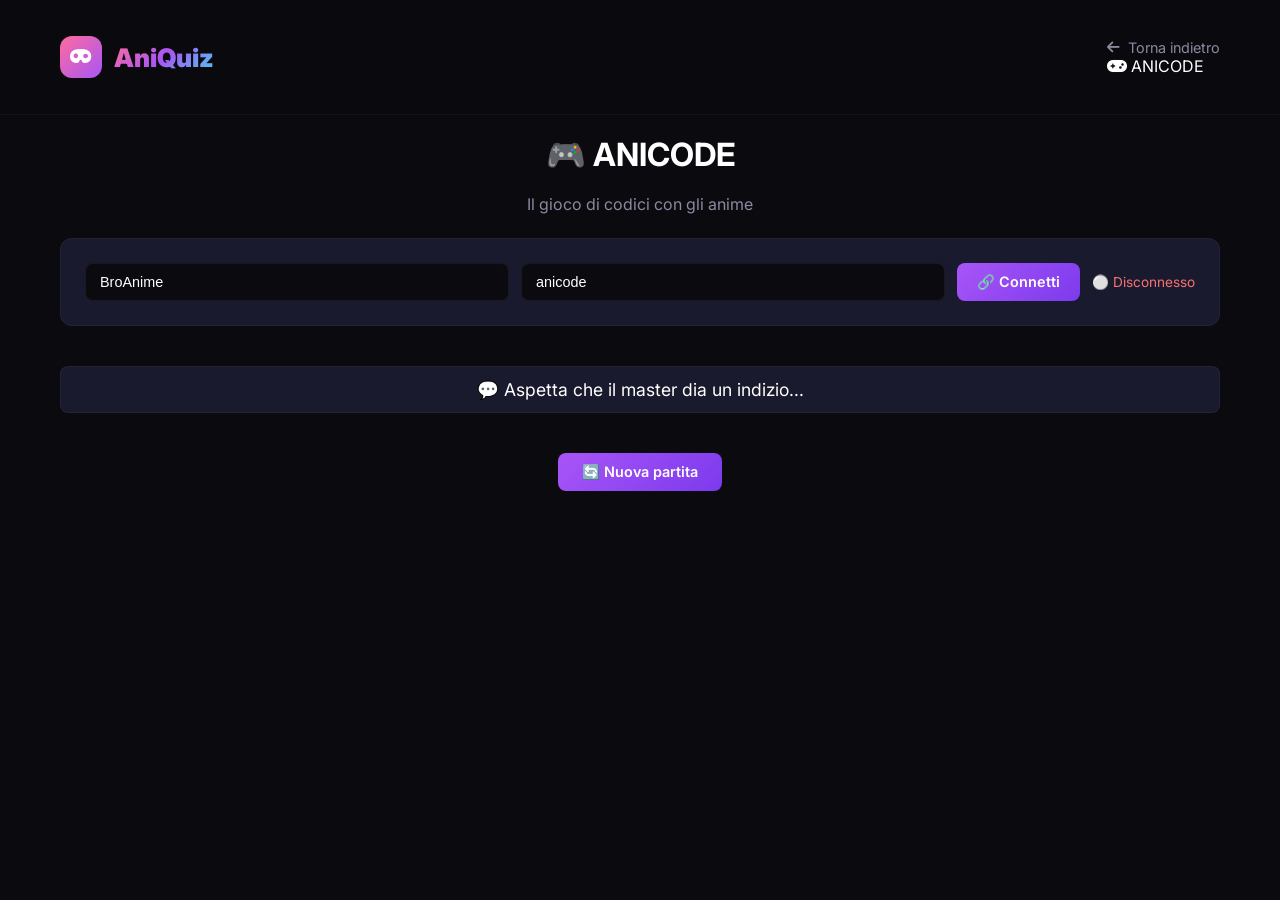
==== anicode.html @ baad6efe "Create anicode.html" ====
<!DOCTYPE html>
<html lang="it">
<head>
    <meta charset="UTF-8" />
    <meta name="viewport" content="width=device-width, initial-scale=1.0" />
    <title>ANICODE - Codenames Anime</title>
    
    <link rel="stylesheet" href="https://cdnjs.cloudflare.com/ajax/libs/font-awesome/6.4.0/css/all.min.css" />
    <link href="https://fonts.googleapis.com/css2?family=Inter:wght@400;500;600;700;800;900&display=swap" rel="stylesheet" />
    
    <style>
        * { margin: 0; padding: 0; box-sizing: border-box; }
        :root {
            --bg-primary: #0a0a0f;
            --bg-card: #1a1a2e;
            --bg-card-hover: #22223a;
            --text-primary: #ffffff;
            --text-secondary: #8a8aa0;
            --accent-purple: #a855f7;
            --accent-blue: #4cc9f0;
            --accent-green: #4ade80;
            --accent-red: #f87171;
            --accent-orange: #f59e0b;
            --radius: 12px;
            --radius-sm: 8px;
            --transition: 0.3s cubic-bezier(0.4, 0, 0.2, 1);
        }
        body { font-family: 'Inter', sans-serif; background: var(--bg-primary); color: var(--text-primary); min-height: 100vh; }
        .container { max-width: 1200px; margin: 0 auto; padding: 20px; }
        
        /* NAVBAR */
        .navbar {
            background: rgba(10, 10, 15, 0.85);
            backdrop-filter: blur(20px);
            border-bottom: 1px solid rgba(255,255,255,0.04);
            padding: 16px 0;
            position: sticky;
            top: 0;
            z-index: 100;
        }
        .navbar .container { display: flex; align-items: center; justify-content: space-between; flex-wrap: wrap; gap: 12px; }
        .logo { display: flex; align-items: center; gap: 12px; font-size: 1.6rem; font-weight: 900; text-decoration: none; color: inherit; }
        .logo-icon { width: 42px; height: 42px; background: linear-gradient(135deg, #ff6b9d, #a855f7); border-radius: 12px; display: flex; align-items: center; justify-content: center; font-size: 1.2rem; color: #fff; }
        .logo-text { background: linear-gradient(135deg, #ff6b9d, #a855f7, #4cc9f0); -webkit-background-clip: text; -webkit-text-fill-color: transparent; }
        .back-btn { color: var(--text-secondary); text-decoration: none; display: flex; align-items: center; gap: 8px; font-size: 0.9rem; transition: var(--transition); }
        .back-btn:hover { color: var(--text-primary); }

        /* CONNECTION PANEL */
        .connection-panel {
            background: var(--bg-card);
            border-radius: var(--radius);
            padding: 24px;
            margin-bottom: 24px;
            border: 1px solid rgba(255,255,255,0.04);
            display: flex;
            flex-wrap: wrap;
            align-items: center;
            gap: 12px;
        }
        .connection-panel input {
            padding: 10px 14px;
            border-radius: var(--radius-sm);
            border: 1px solid rgba(255,255,255,0.06);
            background: var(--bg-primary);
            color: var(--text-primary);
            font-size: 0.9rem;
            flex: 1;
            min-width: 150px;
        }
        .connection-panel button {
            padding: 10px 20px;
            border: none;
            border-radius: var(--radius-sm);
            font-family: 'Inter', sans-serif;
            font-weight: 600;
            font-size: 0.9rem;
            cursor: pointer;
            transition: var(--transition);
        }
        .btn-primary { background: linear-gradient(135deg, var(--accent-purple), #7c3aed); color: #fff; }
        .btn-primary:hover { transform: scale(1.05); box-shadow: 0 0 30px rgba(168,85,247,0.3); }
        .btn-danger { background: var(--accent-red); color: #fff; }
        .btn-danger:hover { transform: scale(1.05); }
        .btn-success { background: var(--accent-green); color: #fff; }
        .btn-success:hover { transform: scale(1.05); }
        .status { font-size: 0.85rem; color: var(--text-secondary); }
        .status.connected { color: var(--accent-green); }
        .status.disconnected { color: var(--accent-red); }

        /* PLAYERS */
        .players-list {
            display: flex;
            flex-wrap: wrap;
            gap: 8px;
            margin-bottom: 16px;
        }
        .player-badge {
            background: var(--bg-card);
            padding: 6px 14px;
            border-radius: 20px;
            font-size: 0.8rem;
            border: 1px solid rgba(255,255,255,0.04);
        }
        .player-badge.master { border-color: var(--accent-purple); color: var(--accent-purple); }
        .player-badge.ready { border-color: var(--accent-green); }

        /* GRID */
        .grid-container {
            display: grid;
            grid-template-columns: repeat(5, 1fr);
            gap: 10px;
            max-width: 700px;
            margin: 0 auto 24px;
        }
        .grid-card {
            background: var(--bg-card);
            border: 2px solid rgba(255,255,255,0.04);
            border-radius: var(--radius-sm);
            padding: 16px 8px;
            text-align: center;
            cursor: pointer;
            transition: var(--transition);
            min-height: 80px;
            display: flex;
            align-items: center;
            justify-content: center;
            font-size: 0.85rem;
            font-weight: 600;
            position: relative;
        }
        .grid-card:hover:not(.revealed):not(.disabled) {
            transform: translateY(-2px);
            border-color: rgba(168,85,247,0.3);
            box-shadow: 0 8px 30px rgba(168,85,247,0.1);
        }
        .grid-card.revealed { opacity: 0.7; cursor: default; border-color: rgba(255,255,255,0.1); }
        .grid-card.revealed.team-red { border-color: var(--accent-red); background: rgba(248,113,113,0.1); }
        .grid-card.revealed.team-blue { border-color: var(--accent-blue); background: rgba(76,201,240,0.1); }
        .grid-card.revealed.assassin { border-color: #000; background: rgba(0,0,0,0.5); }
        .grid-card.disabled { cursor: not-allowed; opacity: 0.5; }

        /* CONTROLS */
        .controls {
            display: flex;
            justify-content: center;
            gap: 12px;
            flex-wrap: wrap;
            margin: 16px 0;
        }
        .controls button {
            padding: 10px 24px;
            border: none;
            border-radius: var(--radius-sm);
            font-family: 'Inter', sans-serif;
            font-weight: 600;
            font-size: 0.9rem;
            cursor: pointer;
            transition: var(--transition);
        }
        .controls button:hover { transform: scale(1.05); }

        .turn-indicator {
            text-align: center;
            font-size: 1.1rem;
            margin: 16px 0;
            padding: 12px;
            background: var(--bg-card);
            border-radius: var(--radius-sm);
            border: 1px solid rgba(255,255,255,0.04);
        }
        .turn-indicator .highlight { color: var(--accent-purple); font-weight: 700; }

        .clue-input {
            display: flex;
            gap: 8px;
            justify-content: center;
            flex-wrap: wrap;
            margin: 12px 0;
        }
        .clue-input input {
            padding: 8px 14px;
            border-radius: var(--radius-sm);
            border: 1px solid rgba(255,255,255,0.06);
            background: var(--bg-primary);
            color: var(--text-primary);
            font-size: 0.9rem;
            width: 200px;
        }
        .clue-input input[type="number"] { width: 80px; }

        /* RESULT */
        .result-screen {
            text-align: center;
            padding: 40px 20px;
            display: none;
        }
        .result-screen.show { display: block; animation: fadeSlideIn 0.5s ease; }
        @keyframes fadeSlideIn {
            from { opacity: 0; transform: translateY(-20px); }
            to { opacity: 1; transform: translateY(0); }
        }
        .result-screen .big-icon { font-size: 4rem; margin-bottom: 16px; }
        .result-screen h2 { font-size: 2rem; margin-bottom: 8px; }

        /* RESPONSIVE */
        @media (max-width: 768px) {
            .grid-container { grid-template-columns: repeat(5, 1fr); gap: 6px; max-width: 100%; }
            .grid-card { min-height: 60px; font-size: 0.7rem; padding: 8px 4px; }
            .connection-panel { flex-direction: column; }
            .connection-panel input { width: 100%; }
        }
        @media (max-width: 480px) {
            .grid-container { gap: 4px; }
            .grid-card { min-height: 50px; font-size: 0.6rem; padding: 4px 2px; }
        }
    </style>
</head>
<body>

    <!-- NAVBAR -->
    <nav class="navbar">
        <div class="container">
            <a href="../index.html" class="logo">
                <div class="logo-icon"><i class="fas fa-mask"></i></div>
                <span class="logo-text">AniQuiz</span>
            </a>
            <div class="nav-stats">
                <a href="../index.html" class="back-btn">
                    <i class="fas fa-arrow-left"></i> Torna indietro
                </a>
                <span><i class="fas fa-gamepad"></i> ANICODE</span>
            </div>
        </div>
    </nav>

    <div class="container">
        <h1 style="text-align:center; margin-bottom: 20px;">🎮 ANICODE</h1>
        <p style="text-align:center; color: var(--text-secondary); margin-bottom: 24px;">
            Il gioco di codici con gli anime
        </p>

        <!-- CONNESSIONE -->
        <div class="connection-panel" id="connectionPanel">
            <input type="text" id="playerNameInput" placeholder="Il tuo nome" value="BroAnime">
            <input type="text" id="roomInput" placeholder="Nome stanza" value="anicode">
            <button class="btn-primary" id="connectBtn">🔗 Connetti</button>
            <button class="btn-danger" id="disconnectBtn" style="display:none;">⛔ Esci</button>
            <span class="status disconnected" id="statusText">⚪ Disconnesso</span>
        </div>

        <!-- GIOCATORI -->
        <div id="playersContainer">
            <div class="players-list" id="playersList"></div>
        </div>

        <!-- TURNO -->
        <div class="turn-indicator" id="turnIndicator">
            💬 Aspetta che il master dia un indizio...
        </div>

        <!-- INDIZIO -->
        <div class="clue-input" id="clueInput" style="display:none;">
            <input type="text" id="clueWord" placeholder="Parola indizio...">
            <input type="number" id="clueNumber" placeholder="#">
            <button class="btn-primary" id="clueBtn">📢 Dai indizio</button>
        </div>

        <!-- GRIGLIA -->
        <div class="grid-container" id="gridContainer"></div>

        <!-- CONTROLLI -->
        <div class="controls">
            <button class="btn-success" id="readyBtn" style="display:none;">✅ Pronto</button>
            <button class="btn-primary" id="newGameBtn">🔄 Nuova partita</button>
        </div>

        <!-- RISULTATO -->
        <div class="result-screen" id="resultScreen">
            <div class="big-icon">🏆</div>
            <h2 id="resultTitle">Partita finita!</h2>
            <p id="resultMessage">La squadra ha vinto!</p>
            <button class="btn-primary" onclick="startNewGame()" style="padding:12px 32px;border-radius:8px;border:none;font-weight:700;cursor:pointer;margin-top:16px;">🔄 Nuova partita</button>
        </div>
    </div>

    <!-- ============================================================ -->
    <!-- MULTIPLAYER CLIENT -->
    <!-- ============================================================ -->
    <script>
        // ============================================================
        // 🔥 CONFIGURAZIONE
        // ============================================================
        const SERVER_URL = 'wss://anime-multiplayer-server.onrender.com'; // METTI IL TUO URL RENDER!

        // ============================================================
        // 🔥 DATABASE ANIME PER ANICODE
        // ============================================================
        const ANIME_WORDS = [
            // ANIME
            { word: 'Naruto', category: 'anime' },
            { word: 'One Piece', category: 'anime' },
            { word: 'Attack on Titan', category: 'anime' },
            { word: 'Demon Slayer', category: 'anime' },
            { word: 'Jujutsu Kaisen', category: 'anime' },
            { word: 'Death Note', category: 'anime' },
            { word: 'Fullmetal Alchemist', category: 'anime' },
            { word: 'Tokyo Ghoul', category: 'anime' },
            { word: 'My Hero Academia', category: 'anime' },
            { word: 'Sword Art Online', category: 'anime' },
            { word: 'Bleach', category: 'anime' },
            { word: 'Hunter x Hunter', category: 'anime' },
            { word: 'Cowboy Bebop', category: 'anime' },
            { word: 'Steins;Gate', category: 'anime' },
            { word: 'Code Geass', category: 'anime' },
            { word: 'Gintama', category: 'anime' },
            { word: 'Fate/Zero', category: 'anime' },
            { word: 'Re:Zero', category: 'anime' },
            { word: 'One Punch Man', category: 'anime' },
            { word: 'Mob Psycho 100', category: 'anime' },
            { word: 'Vinland Saga', category: 'anime' },
            { word: 'Spy x Family', category: 'anime' },
            { word: 'Chainsaw Man', category: 'anime' },
            { word: 'Dragon Ball Z', category: 'anime' },
            { word: 'Neon Genesis Evangelion', category: 'anime' },
            // PERSONAGGI
            { word: 'Goku', category: 'character' },
            { word: 'Luffy', category: 'character' },
            { word: 'Naruto', category: 'character' },
            { word: 'Saitama', category: 'character' },
            { word: 'Eren', category: 'character' },
            { word: 'Light Yagami', category: 'character' },
            { word: 'L', category: 'character' },
            { word: 'Edward Elric', category: 'character' },
            { word: 'Ken Kaneki', category: 'character' },
            { word: 'Gojo Satoru', category: 'character' },
            { word: 'Tanjiro', category: 'character' },
            { word: 'Nezuko', category: 'character' },
            { word: 'Kirito', category: 'character' },
            { word: 'Asuna', category: 'character' },
            { word: 'Spike', category: 'character' },
            { word: 'Lelouch', category: 'character' },
            { word: 'Okabe', category: 'character' },
            { word: 'Gintoki', category: 'character' },
            // STUDIO
            { word: 'Madhouse', category: 'studio' },
            { word: 'Kyoto Animation', category: 'studio' },
            { word: 'Bones', category: 'studio' },
            { word: 'A-1 Pictures', category: 'studio' },
            { word: 'Ufotable', category: 'studio' },
            { word: 'WIT Studio', category: 'studio' },
            { word: 'Mappa', category: 'studio' },
            { word: 'Studio Pierrot', category: 'studio' },
            { word: 'Production I.G', category: 'studio' },
            { word: 'Toei Animation', category: 'studio' },
            // GENERI
            { word: 'Shonen', category: 'genre' },
            { word: 'Seinen', category: 'genre' },
            { word: 'Isekai', category: 'genre' },
            { word: 'Slice of Life', category: 'genre' },
            { word: 'Mecha', category: 'genre' },
            { word: 'Romance', category: 'genre' },
            { word: 'Comedy', category: 'genre' },
            { word: 'Horror', category: 'genre' },
            { word: 'Fantasy', category: 'genre' },
            { word: 'Sci-Fi', category: 'genre' },
            // ALTRO
            { word: 'Shinigami', category: 'other' },
            { word: 'Nakama', category: 'other' },
            { word: 'Kage', category: 'other' },
            { word: 'Sensei', category: 'other' },
            { word: 'Tsundere', category: 'other' },
        ];

        // ============================================================
        // 🔥 STATO DEL GIOCO
        // ============================================================
        let gameState = {
            grid: [],
            teamRed: [],
            teamBlue: [],
            assassin: null,
            revealed: [],
            currentTurn: 'red',
            gameOver: false,
            master: null,
            players: {}
        };

        let isConnected = false;
        let myPlayerId = null;
        let currentRoom = null;
        let isMaster = false;
        let isReady = false;

        // ============================================================
        // 🔥 MULTIPLAYER CLIENT (IN LINEA SENZA IMPORT)
        // ============================================================
        const Multiplayer = {
            ws: null,
            isConnected: false,
            myPlayerId: null,
            currentRoom: null,
            currentPlayerName: null,
            eventHandlers: {
                connected: [],
                disconnected: [],
                players: [],
                playerJoined: [],
                playerLeft: [],
                state: [],
                action: [],
                ready: [],
                error: []
            },

            connect(serverUrl, options) {
                const self = this;
                if (this.ws && this.ws.readyState === WebSocket.OPEN) {
                    this.ws.close();
                }

                this.ws = new WebSocket(serverUrl);

                this.ws.onopen = () => {
                    console.log('WebSocket aperto');
                    const payload = {
                        type: 'connect',
                        playerName: options.playerName || 'Anonimo',
                        room: options.room || 'default'
                    };
                    this.ws.send(JSON.stringify(payload));
                };

                this.ws.onmessage = (event) => {
                    try {
                        const data = JSON.parse(event.data);
                        console.log('📨 Ricevuto:', data);
                        this._handleMessage(data);
                    } catch (e) {
                        console.error('Errore parsing:', e);
                    }
                };

                this.ws.onclose = () => {
                    console.log('WebSocket chiuso');
                    this.isConnected = false;
                    this._emit('disconnected');
                };

                this.ws.onerror = (err) => {
                    console.error('Errore WebSocket:', err);
                    this._emit('error', 'Errore di connessione');
                };
            },

            _handleMessage(data) {
                switch (data.type) {
                    case 'connected':
                        this.isConnected = true;
                        this.myPlayerId = data.playerId;
                        this.currentRoom = data.room;
                        this.currentPlayerName = data.playerName;
                        this._emit('connected', data);
                        break;
                    case 'players':
                        this._emit('players', data.players);
                        break;
                    case 'playerJoined':
                        this._emit('playerJoined', data.player);
                        break;
                    case 'playerLeft':
                        this._emit('playerLeft', data.playerId);
                        break;
                    case 'state':
                        this._emit('state', data.state);
                        break;
                    case 'action':
                        this._emit('action', data.playerId, data.action, data.data);
                        break;
                    case 'ready':
                        this._emit('ready', data.playerId, data.ready);
                        break;
                    case 'error':
                        this._emit('error', data.message);
                        break;
                    default:
                        console.log('Tipo sconosciuto:', data.type);
                }
            },

            sendAction(action, data = {}) {
                if (!this.isConnected || !this.ws || this.ws.readyState !== WebSocket.OPEN) {
                    console.log('Non connesso');
                    return;
                }
                this.ws.send(JSON.stringify({
                    type: 'action',
                    action: action,
                    data: data
                }));
            },

            sendState(state) {
                if (!this.isConnected || !this.ws || this.ws.readyState !== WebSocket.OPEN) {
                    console.log('Non connesso');
                    return;
                }
                this.ws.send(JSON.stringify({
                    type: 'state',
                    state: state
                }));
            },

            setReady(ready) {
                if (!this.isConnected || !this.ws || this.ws.readyState !== WebSocket.OPEN) {
                    console.log('Non connesso');
                    return;
                }
                this.ws.send(JSON.stringify({
                    type: 'ready',
                    ready: ready
                }));
            },

            leave() {
                if (this.ws && this.ws.readyState === WebSocket.OPEN) {
                    this.ws.send(JSON.stringify({ type: 'leave' }));
                    this.ws.close();
                }
                this.ws = null;
                this.isConnected = false;
            },

            on(event, callback) {
                if (this.eventHandlers[event]) {
                    this.eventHandlers[event].push(callback);
                }
            },

            _emit(event, ...data) {
                if (this.eventHandlers[event]) {
                    this.eventHandlers[event].forEach(fn => fn(...data));
                }
            }
        };

        // ============================================================
        // 🔥 GAME LOGIC
        // ============================================================
        function generateGrid() {
            const shuffled = shuffleArray([...ANIME_WORDS]);
            const selected = shuffled.slice(0, 25);
            
            // Assegna 9 rosse, 8 blu, 1 assassino, 7 neutre
            const colors = [];
            for (let i = 0; i < 9; i++) colors.push('red');
            for (let i = 0; i < 8; i++) colors.push('blue');
            colors.push('assassin');
            for (let i = 0; i < 7; i++) colors.push('neutral');
            
            const shuffledColors = shuffleArray(colors);
            
            const grid = selected.map((item, index) => ({
                word: item.word,
                category: item.category,
                color: shuffledColors[index] || 'neutral',
                revealed: false
            }));
            
            return grid;
        }

        function shuffleArray(arr) {
            for (let i = arr.length - 1; i > 0; i--) {
                const j = Math.floor(Math.random() * (i + 1));
                [arr[i], arr[j]] = [arr[j], arr[i]];
            }
            return arr;
        }

        function initGame() {
            const grid = generateGrid();
            gameState.grid = grid;
            gameState.revealed = [];
            gameState.currentTurn = 'red';
            gameState.gameOver = false;
            gameState.master = null;
            
            // Trova il master (il primo giocatore nella lista)
            const players = Object.values(gameState.players);
            if (players.length > 0) {
                gameState.master = players[0].id;
            }
            
            renderGrid();
            updateTurnIndicator();
            document.getElementById('resultScreen').classList.remove('show');
            
            // Sincronizza lo stato
            syncState();
        }

        function syncState() {
            const stateToSend = {
                grid: gameState.grid.map(c => ({ word: c.word, color: c.color, revealed: c.revealed })),
                currentTurn: gameState.currentTurn,
                gameOver: gameState.gameOver,
                master: gameState.master
            };
            Multiplayer.sendState(stateToSend);
        }

        function renderGrid() {
            const container = document.getElementById('gridContainer');
            container.innerHTML = '';
            
            gameState.grid.forEach((cell, index) => {
                const div = document.createElement('div');
                div.className = 'grid-card';
                div.textContent = cell.word;
                div.dataset.index = index;
                
                if (cell.revealed) {
                    div.classList.add('revealed');
                    if (cell.color === 'red') div.classList.add('team-red');
                    else if (cell.color === 'blue') div.classList.add('team-blue');
                    else if (cell.color === 'assassin') div.classList.add('assassin');
                }
                
                // Solo il master vede i colori
                if (isMaster && !cell.revealed) {
                    div.style.borderColor = cell.color === 'red' ? 'var(--accent-red)' :
                                          cell.color === 'blue' ? 'var(--accent-blue)' :
                                          cell.color === 'assassin' ? '#000' : 'rgba(255,255,255,0.1)';
                    div.style.borderWidth = '2px';
                    div.style.borderStyle = 'dashed';
                }
                
                div.addEventListener('click', () => onCardClick(index));
                container.appendChild(div);
            });
        }

        function onCardClick(index) {
            if (gameState.gameOver) return;
            if (gameState.grid[index].revealed) return;
            if (!isMaster) {
                // Solo il master può rivelare le carte
                return;
            }
            
            const cell = gameState.grid[index];
            cell.revealed = true;
            gameState.revealed.push(index);
            
            // Controlla se è assassin
            if (cell.color === 'assassin') {
                gameState.gameOver = true;
                const winner = gameState.currentTurn === 'red' ? 'Blu' : 'Rossa';
                showResult(`💀 Assassin!`, `La squadra ${winner} ha vinto!`);
            }
            
            // Controlla se la squadra ha finito le carte
            const currentColor = gameState.currentTurn;
            const remaining = gameState.grid.filter(c => !c.revealed && c.color === currentColor);
            if (remaining.length === 0) {
                gameState.gameOver = true;
                const teamName = currentColor === 'red' ? 'Rossa' : 'Blu';
                showResult(`🏆 Vittoria!`, `La squadra ${teamName} ha vinto!`);
            }
            
            // Passa il turno
            gameState.currentTurn = gameState.currentTurn === 'red' ? 'blue' : 'red';
            
            renderGrid();
            updateTurnIndicator();
            syncState();
        }

        function updateTurnIndicator() {
            const indicator = document.getElementById('turnIndicator');
            const turn = gameState.currentTurn === 'red' ? '🔴 Rossa' : '🔵 Blu';
            indicator.innerHTML = `🎯 Turno della squadra <span class="highlight">${turn}</span>`;
        }

        function showResult(title, message) {
            document.getElementById('resultTitle').textContent = title;
            document.getElementById('resultMessage').textContent = message;
            document.getElementById('resultScreen').classList.add('show');
        }

        function startNewGame() {
            if (isMaster) {
                initGame();
            } else {
                alert('Solo il master può iniziare una nuova partita!');
            }
        }

        // ============================================================
        // 🔥 UI EVENTS
        // ============================================================
        document.addEventListener('DOMContentLoaded', () => {
            // Connessione
            document.getElementById('connectBtn').addEventListener('click', () => {
                const name = document.getElementById('playerNameInput').value || 'Anonimo';
                const room = document.getElementById('roomInput').value || 'anicode';
                
                Multiplayer.connect(SERVER_URL, {
                    playerName: name,
                    room: room
                });
            });
            
            document.getElementById('disconnectBtn').addEventListener('click', () => {
                Multiplayer.leave();
                document.getElementById('connectBtn').style.display = 'inline-block';
                document.getElementById('disconnectBtn').style.display = 'none';
                document.getElementById('statusText').textContent = '⚪ Disconnesso';
                document.getElementById('statusText').className = 'status disconnected';
            });
            
            document.getElementById('readyBtn').addEventListener('click', () => {
                isReady = !isReady;
                Multiplayer.setReady(isReady);
                document.getElementById('readyBtn').textContent = isReady ? '✅ Pronto' : '⏳ Non pronto';
                document.getElementById('readyBtn').style.background = isReady ? 'var(--accent-green)' : 'var(--bg-card)';
            });
            
            document.getElementById('newGameBtn').addEventListener('click', startNewGame);
            
            document.getElementById('clueBtn').addEventListener('click', () => {
                const word = document.getElementById('clueWord').value;
                const number = parseInt(document.getElementById('clueNumber').value) || 0;
                if (word && number > 0) {
                    Multiplayer.sendAction('clue', { word, number });
                    document.getElementById('clueWord').value = '';
                    document.getElementById('clueNumber').value = '';
                }
            });
            
            // Events Multiplayer
            Multiplayer.on('connected', (data) => {
                isConnected = true;
                myPlayerId = data.playerId;
                currentRoom = data.room;
                document.getElementById('connectBtn').style.display = 'none';
                document.getElementById('disconnectBtn').style.display = 'inline-block';
                document.getElementById('statusText').textContent = `✅ Connesso come ${data.playerName} in ${data.room}`;
                document.getElementById('statusText').className = 'status connected';
                
                // Aggiorna i giocatori
                const players = Object.values(data.players);
                gameState.players = data.players;
                updatePlayersList(players);
                
                // Se sono il primo, divento master
                if (players.length === 1) {
                    isMaster = true;
                    document.getElementById('clueInput').style.display = 'flex';
                    document.getElementById('readyBtn').style.display = 'none';
                    initGame();
                } else {
                    isMaster = false;
                    document.getElementById('clueInput').style.display = 'none';
                    document.getElementById('readyBtn').style.display = 'inline-block';
                }
            });
            
            Multiplayer.on('players', (players) => {
                gameState.players = players;
                updatePlayersList(Object.values(players));
            });
            
            Multiplayer.on('playerJoined', (player) => {
                gameState.players[player.id] = player;
                updatePlayersList(Object.values(gameState.players));
            });
            
            Multiplayer.on('playerLeft', (playerId) => {
                delete gameState.players[playerId];
                updatePlayersList(Object.values(gameState.players));
            });
            
            Multiplayer.on('state', (state) => {
                if (state.grid) {
                    gameState.grid = state.grid;
                    gameState.currentTurn = state.currentTurn || 'red';
                    gameState.gameOver = state.gameOver || false;
                    gameState.master = state.master || null;
                    renderGrid();
                    updateTurnIndicator();
                }
            });
            
            Multiplayer.on('action', (playerId, action, data) => {
                if (action === 'clue') {
                    document.getElementById('turnIndicator').innerHTML = `
                        💡 <strong>${gameState.players[playerId]?.name || 'Master'}</strong> 
                        ha dato l'indizio: <span class="highlight">"${data.word}"</span> → ${data.number}
                    `;
                }
            });
            
            Multiplayer.on('error', (msg) => {
                alert('❌ ' + msg);
            });
            
            Multiplayer.on('disconnected', () => {
                isConnected = false;
                document.getElementById('connectBtn').style.display = 'inline-block';
                document.getElementById('disconnectBtn').style.display = 'none';
                document.getElementById('statusText').textContent = '⚪ Disconnesso';
                document.getElementById('statusText').className = 'status disconnected';
            });
        });

        function updatePlayersList(players) {
            const container = document.getElementById('playersList');
            container.innerHTML = players.map(p => `
                <span class="player-badge ${p.id === gameState.master ? 'master' : ''} ${p.ready ? 'ready' : ''}">
                    ${p.id === gameState.master ? '👑 ' : ''}
                    ${p.name} 
                    ${p.ready ? '✅' : '⏳'}
                </span>
            `).join('');
        }
    </script>

</body>
</html>
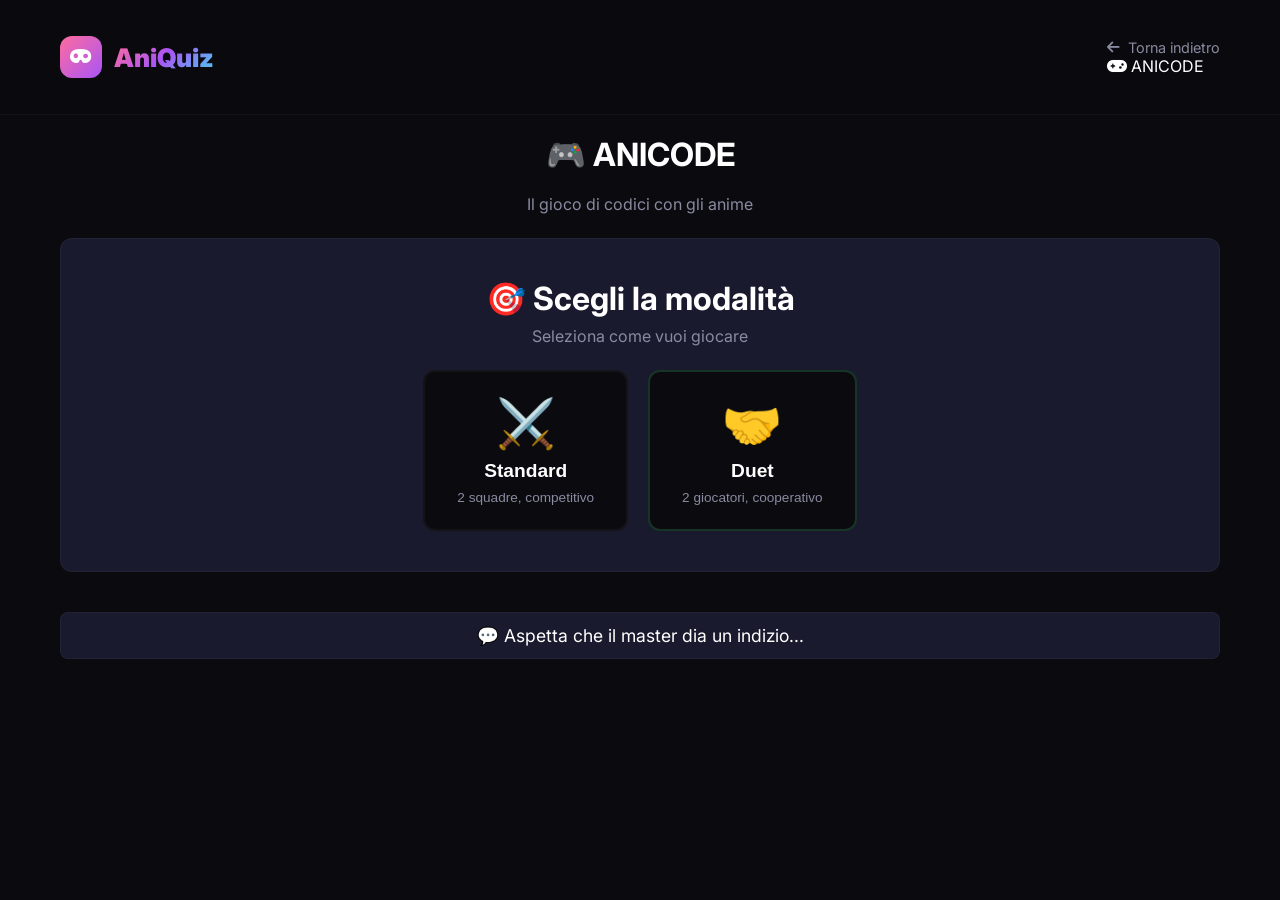
==== commit 14d19665: "Update anicode.html" ====
--- a/anicode.html
+++ b/anicode.html
@@ -4,12 +4,17 @@
     <meta charset="UTF-8" />
     <meta name="viewport" content="width=device-width, initial-scale=1.0" />
     <title>ANICODE - Codenames Anime</title>
-    
+
     <link rel="stylesheet" href="https://cdnjs.cloudflare.com/ajax/libs/font-awesome/6.4.0/css/all.min.css" />
     <link href="https://fonts.googleapis.com/css2?family=Inter:wght@400;500;600;700;800;900&display=swap" rel="stylesheet" />
-    
+
     <style>
-        * { margin: 0; padding: 0; box-sizing: border-box; }
+        * {
+            margin: 0;
+            padding: 0;
+            box-sizing: border-box;
+        }
+
         :root {
             --bg-primary: #0a0a0f;
             --bg-card: #1a1a2e;
@@ -25,25 +30,151 @@
             --radius-sm: 8px;
             --transition: 0.3s cubic-bezier(0.4, 0, 0.2, 1);
         }
-        body { font-family: 'Inter', sans-serif; background: var(--bg-primary); color: var(--text-primary); min-height: 100vh; }
-        .container { max-width: 1200px; margin: 0 auto; padding: 20px; }
-        
+
+        body {
+            font-family: 'Inter', sans-serif;
+            background: var(--bg-primary);
+            color: var(--text-primary);
+            min-height: 100vh;
+        }
+
+        .container {
+            max-width: 1200px;
+            margin: 0 auto;
+            padding: 20px;
+        }
+
         /* NAVBAR */
         .navbar {
             background: rgba(10, 10, 15, 0.85);
             backdrop-filter: blur(20px);
-            border-bottom: 1px solid rgba(255,255,255,0.04);
+            border-bottom: 1px solid rgba(255, 255, 255, 0.04);
             padding: 16px 0;
             position: sticky;
             top: 0;
             z-index: 100;
         }
-        .navbar .container { display: flex; align-items: center; justify-content: space-between; flex-wrap: wrap; gap: 12px; }
-        .logo { display: flex; align-items: center; gap: 12px; font-size: 1.6rem; font-weight: 900; text-decoration: none; color: inherit; }
-        .logo-icon { width: 42px; height: 42px; background: linear-gradient(135deg, #ff6b9d, #a855f7); border-radius: 12px; display: flex; align-items: center; justify-content: center; font-size: 1.2rem; color: #fff; }
-        .logo-text { background: linear-gradient(135deg, #ff6b9d, #a855f7, #4cc9f0); -webkit-background-clip: text; -webkit-text-fill-color: transparent; }
-        .back-btn { color: var(--text-secondary); text-decoration: none; display: flex; align-items: center; gap: 8px; font-size: 0.9rem; transition: var(--transition); }
-        .back-btn:hover { color: var(--text-primary); }
+
+        .navbar .container {
+            display: flex;
+            align-items: center;
+            justify-content: space-between;
+            flex-wrap: wrap;
+            gap: 12px;
+        }
+
+        .logo {
+            display: flex;
+            align-items: center;
+            gap: 12px;
+            font-size: 1.6rem;
+            font-weight: 900;
+            text-decoration: none;
+            color: inherit;
+        }
+
+        .logo-icon {
+            width: 42px;
+            height: 42px;
+            background: linear-gradient(135deg, #ff6b9d, #a855f7);
+            border-radius: 12px;
+            display: flex;
+            align-items: center;
+            justify-content: center;
+            font-size: 1.2rem;
+            color: #fff;
+        }
+
+        .logo-text {
+            background: linear-gradient(135deg, #ff6b9d, #a855f7, #4cc9f0);
+            -webkit-background-clip: text;
+            -webkit-text-fill-color: transparent;
+        }
+
+        .back-btn {
+            color: var(--text-secondary);
+            text-decoration: none;
+            display: flex;
+            align-items: center;
+            gap: 8px;
+            font-size: 0.9rem;
+            transition: var(--transition);
+        }
+
+        .back-btn:hover {
+            color: var(--text-primary);
+        }
+
+        /* MODE SELECTOR */
+        .mode-selector {
+            text-align: center;
+            padding: 40px 20px;
+            background: var(--bg-card);
+            border-radius: var(--radius);
+            border: 1px solid rgba(255, 255, 255, 0.04);
+            margin-bottom: 24px;
+        }
+
+        .mode-selector h2 {
+            font-size: 2rem;
+            margin-bottom: 8px;
+        }
+
+        .mode-selector p {
+            color: var(--text-secondary);
+            margin-bottom: 24px;
+        }
+
+        .mode-buttons {
+            display: flex;
+            justify-content: center;
+            gap: 20px;
+            flex-wrap: wrap;
+        }
+
+        .mode-btn {
+            background: var(--bg-primary);
+            border: 2px solid rgba(255, 255, 255, 0.04);
+            border-radius: var(--radius);
+            padding: 24px 32px;
+            color: var(--text-primary);
+            cursor: pointer;
+            transition: var(--transition);
+            min-width: 200px;
+            display: flex;
+            flex-direction: column;
+            align-items: center;
+            gap: 8px;
+        }
+
+        .mode-btn:hover {
+            border-color: var(--accent-purple);
+            transform: translateY(-4px);
+            box-shadow: 0 8px 40px rgba(168, 85, 247, 0.15);
+        }
+
+        .mode-btn .icon {
+            font-size: 3rem;
+        }
+
+        .mode-btn .label {
+            font-size: 1.2rem;
+            font-weight: 700;
+        }
+
+        .mode-btn .desc {
+            font-size: 0.85rem;
+            color: var(--text-secondary);
+        }
+
+        .mode-btn.duet {
+            border-color: rgba(74, 222, 128, 0.2);
+        }
+
+        .mode-btn.duet:hover {
+            border-color: var(--accent-green);
+            box-shadow: 0 8px 40px rgba(74, 222, 128, 0.15);
+        }
 
         /* CONNECTION PANEL */
         .connection-panel {
@@ -51,22 +182,28 @@
             border-radius: var(--radius);
             padding: 24px;
             margin-bottom: 24px;
-            border: 1px solid rgba(255,255,255,0.04);
-            display: flex;
+            border: 1px solid rgba(255, 255, 255, 0.04);
+            display: none;
             flex-wrap: wrap;
             align-items: center;
             gap: 12px;
         }
+
+        .connection-panel.active {
+            display: flex;
+        }
+
         .connection-panel input {
             padding: 10px 14px;
             border-radius: var(--radius-sm);
-            border: 1px solid rgba(255,255,255,0.06);
+            border: 1px solid rgba(255, 255, 255, 0.06);
             background: var(--bg-primary);
             color: var(--text-primary);
             font-size: 0.9rem;
             flex: 1;
             min-width: 150px;
         }
+
         .connection-panel button {
             padding: 10px 20px;
             border: none;
@@ -77,15 +214,47 @@
             cursor: pointer;
             transition: var(--transition);
         }
-        .btn-primary { background: linear-gradient(135deg, var(--accent-purple), #7c3aed); color: #fff; }
-        .btn-primary:hover { transform: scale(1.05); box-shadow: 0 0 30px rgba(168,85,247,0.3); }
-        .btn-danger { background: var(--accent-red); color: #fff; }
-        .btn-danger:hover { transform: scale(1.05); }
-        .btn-success { background: var(--accent-green); color: #fff; }
-        .btn-success:hover { transform: scale(1.05); }
-        .status { font-size: 0.85rem; color: var(--text-secondary); }
-        .status.connected { color: var(--accent-green); }
-        .status.disconnected { color: var(--accent-red); }
+
+        .btn-primary {
+            background: linear-gradient(135deg, var(--accent-purple), #7c3aed);
+            color: #fff;
+        }
+
+        .btn-primary:hover {
+            transform: scale(1.05);
+            box-shadow: 0 0 30px rgba(168, 85, 247, 0.3);
+        }
+
+        .btn-danger {
+            background: var(--accent-red);
+            color: #fff;
+        }
+
+        .btn-danger:hover {
+            transform: scale(1.05);
+        }
+
+        .btn-success {
+            background: var(--accent-green);
+            color: #fff;
+        }
+
+        .btn-success:hover {
+            transform: scale(1.05);
+        }
+
+        .status {
+            font-size: 0.85rem;
+            color: var(--text-secondary);
+        }
+
+        .status.connected {
+            color: var(--accent-green);
+        }
+
+        .status.disconnected {
+            color: var(--accent-red);
+        }
 
         /* PLAYERS */
         .players-list {
@@ -94,15 +263,75 @@
             gap: 8px;
             margin-bottom: 16px;
         }
+
         .player-badge {
             background: var(--bg-card);
             padding: 6px 14px;
             border-radius: 20px;
             font-size: 0.8rem;
-            border: 1px solid rgba(255,255,255,0.04);
-        }
-        .player-badge.master { border-color: var(--accent-purple); color: var(--accent-purple); }
-        .player-badge.ready { border-color: var(--accent-green); }
+            border: 1px solid rgba(255, 255, 255, 0.04);
+        }
+
+        .player-badge.master {
+            border-color: var(--accent-purple);
+            color: var(--accent-purple);
+        }
+
+        .player-badge.ready {
+            border-color: var(--accent-green);
+        }
+
+        /* DUET STATS */
+        .duet-stats {
+            display: none;
+            grid-template-columns: repeat(auto-fit, minmax(150px, 1fr));
+            gap: 12px;
+            margin-bottom: 16px;
+        }
+
+        .duet-stats.active {
+            display: grid;
+        }
+
+        .duet-stats .stat {
+            background: var(--bg-card);
+            padding: 12px 16px;
+            border-radius: var(--radius-sm);
+            text-align: center;
+            border: 1px solid rgba(255, 255, 255, 0.04);
+        }
+
+        .duet-stats .stat .num {
+            font-size: 1.5rem;
+            font-weight: 700;
+            color: var(--accent-purple);
+        }
+
+        .duet-stats .stat .label {
+            font-size: 0.8rem;
+            color: var(--text-secondary);
+        }
+
+        /* DUET KEY INFO */
+        .duet-key-info {
+            display: none;
+            background: var(--bg-card);
+            padding: 12px 16px;
+            border-radius: var(--radius-sm);
+            margin-bottom: 16px;
+            text-align: center;
+            border: 1px solid rgba(74, 222, 128, 0.15);
+            font-size: 0.9rem;
+        }
+
+        .duet-key-info.active {
+            display: block;
+        }
+
+        .duet-key-info .highlight-green {
+            color: var(--accent-green);
+            font-weight: 700;
+        }
 
         /* GRID */
         .grid-container {
@@ -112,9 +341,10 @@
             max-width: 700px;
             margin: 0 auto 24px;
         }
+
         .grid-card {
             background: var(--bg-card);
-            border: 2px solid rgba(255,255,255,0.04);
+            border: 2px solid rgba(255, 255, 255, 0.04);
             border-radius: var(--radius-sm);
             padding: 16px 8px;
             text-align: center;
@@ -128,25 +358,76 @@
             font-weight: 600;
             position: relative;
         }
+
         .grid-card:hover:not(.revealed):not(.disabled) {
             transform: translateY(-2px);
-            border-color: rgba(168,85,247,0.3);
-            box-shadow: 0 8px 30px rgba(168,85,247,0.1);
-        }
-        .grid-card.revealed { opacity: 0.7; cursor: default; border-color: rgba(255,255,255,0.1); }
-        .grid-card.revealed.team-red { border-color: var(--accent-red); background: rgba(248,113,113,0.1); }
-        .grid-card.revealed.team-blue { border-color: var(--accent-blue); background: rgba(76,201,240,0.1); }
-        .grid-card.revealed.assassin { border-color: #000; background: rgba(0,0,0,0.5); }
-        .grid-card.disabled { cursor: not-allowed; opacity: 0.5; }
+            border-color: rgba(168, 85, 247, 0.3);
+            box-shadow: 0 8px 30px rgba(168, 85, 247, 0.1);
+        }
+
+        .grid-card.revealed {
+            opacity: 0.7;
+            cursor: default;
+            border-color: rgba(255, 255, 255, 0.1);
+        }
+
+        .grid-card.revealed.team-red {
+            border-color: var(--accent-red);
+            background: rgba(248, 113, 113, 0.1);
+        }
+
+        .grid-card.revealed.team-blue {
+            border-color: var(--accent-blue);
+            background: rgba(76, 201, 240, 0.1);
+        }
+
+        .grid-card.revealed.agent {
+            border-color: var(--accent-green);
+            background: rgba(74, 222, 128, 0.1);
+        }
+
+        .grid-card.revealed.assassin {
+            border-color: #000;
+            background: rgba(0, 0, 0, 0.5);
+        }
+
+        .grid-card.revealed.innocent {
+            border-color: var(--text-secondary);
+            background: rgba(255, 255, 255, 0.03);
+        }
+
+        .grid-card.disabled {
+            cursor: not-allowed;
+            opacity: 0.5;
+        }
+
+        .grid-card .word {
+            font-size: 0.85rem;
+            font-weight: 600;
+        }
+
+        .grid-card .category-tag {
+            font-size: 0.6rem;
+            color: var(--text-secondary);
+            position: absolute;
+            bottom: 4px;
+            right: 6px;
+            opacity: 0.5;
+        }
 
         /* CONTROLS */
         .controls {
-            display: flex;
+            display: none;
             justify-content: center;
             gap: 12px;
             flex-wrap: wrap;
             margin: 16px 0;
         }
+
+        .controls.active {
+            display: flex;
+        }
+
         .controls button {
             padding: 10px 24px;
             border: none;
@@ -157,7 +438,10 @@
             cursor: pointer;
             transition: var(--transition);
         }
-        .controls button:hover { transform: scale(1.05); }
+
+        .controls button:hover {
+            transform: scale(1.05);
+        }
 
         .turn-indicator {
             text-align: center;
@@ -166,27 +450,39 @@
             padding: 12px;
             background: var(--bg-card);
             border-radius: var(--radius-sm);
-            border: 1px solid rgba(255,255,255,0.04);
-        }
-        .turn-indicator .highlight { color: var(--accent-purple); font-weight: 700; }
+            border: 1px solid rgba(255, 255, 255, 0.04);
+        }
+
+        .turn-indicator .highlight {
+            color: var(--accent-purple);
+            font-weight: 700;
+        }
 
         .clue-input {
-            display: flex;
+            display: none;
             gap: 8px;
             justify-content: center;
             flex-wrap: wrap;
             margin: 12px 0;
         }
+
+        .clue-input.active {
+            display: flex;
+        }
+
         .clue-input input {
             padding: 8px 14px;
             border-radius: var(--radius-sm);
-            border: 1px solid rgba(255,255,255,0.06);
+            border: 1px solid rgba(255, 255, 255, 0.06);
             background: var(--bg-primary);
             color: var(--text-primary);
             font-size: 0.9rem;
             width: 200px;
         }
-        .clue-input input[type="number"] { width: 80px; }
+
+        .clue-input input[type="number"] {
+            width: 80px;
+        }
 
         /* RESULT */
         .result-screen {
@@ -194,24 +490,76 @@
             padding: 40px 20px;
             display: none;
         }
-        .result-screen.show { display: block; animation: fadeSlideIn 0.5s ease; }
+
+        .result-screen.show {
+            display: block;
+            animation: fadeSlideIn 0.5s ease;
+        }
+
         @keyframes fadeSlideIn {
-            from { opacity: 0; transform: translateY(-20px); }
-            to { opacity: 1; transform: translateY(0); }
-        }
-        .result-screen .big-icon { font-size: 4rem; margin-bottom: 16px; }
-        .result-screen h2 { font-size: 2rem; margin-bottom: 8px; }
+            from {
+                opacity: 0;
+                transform: translateY(-20px);
+            }
+            to {
+                opacity: 1;
+                transform: translateY(0);
+            }
+        }
+
+        .result-screen .big-icon {
+            font-size: 4rem;
+            margin-bottom: 16px;
+        }
+
+        .result-screen h2 {
+            font-size: 2rem;
+            margin-bottom: 8px;
+        }
 
         /* RESPONSIVE */
         @media (max-width: 768px) {
-            .grid-container { grid-template-columns: repeat(5, 1fr); gap: 6px; max-width: 100%; }
-            .grid-card { min-height: 60px; font-size: 0.7rem; padding: 8px 4px; }
-            .connection-panel { flex-direction: column; }
-            .connection-panel input { width: 100%; }
-        }
+            .grid-container {
+                grid-template-columns: repeat(5, 1fr);
+                gap: 6px;
+                max-width: 100%;
+            }
+
+            .grid-card {
+                min-height: 60px;
+                font-size: 0.7rem;
+                padding: 8px 4px;
+            }
+
+            .connection-panel {
+                flex-direction: column;
+            }
+
+            .connection-panel input {
+                width: 100%;
+            }
+
+            .mode-buttons {
+                flex-direction: column;
+                align-items: center;
+            }
+
+            .mode-btn {
+                width: 100%;
+                max-width: 300px;
+            }
+        }
+
         @media (max-width: 480px) {
-            .grid-container { gap: 4px; }
-            .grid-card { min-height: 50px; font-size: 0.6rem; padding: 4px 2px; }
+            .grid-container {
+                gap: 4px;
+            }
+
+            .grid-card {
+                min-height: 50px;
+                font-size: 0.6rem;
+                padding: 4px 2px;
+            }
         }
     </style>
 </head>
@@ -239,7 +587,25 @@
             Il gioco di codici con gli anime
         </p>
 
-        <!-- CONNESSIONE -->
+        <!-- MODE SELECTOR -->
+        <div class="mode-selector" id="modeSelector">
+            <h2>🎯 Scegli la modalità</h2>
+            <p>Seleziona come vuoi giocare</p>
+            <div class="mode-buttons">
+                <button class="mode-btn" onclick="selectMode('standard')">
+                    <span class="icon">⚔️</span>
+                    <span class="label">Standard</span>
+                    <span class="desc">2 squadre, competitivo</span>
+                </button>
+                <button class="mode-btn duet" onclick="selectMode('duet')">
+                    <span class="icon">🤝</span>
+                    <span class="label">Duet</span>
+                    <span class="desc">2 giocatori, cooperativo</span>
+                </button>
+            </div>
+        </div>
+
+        <!-- CONNECTION PANEL -->
         <div class="connection-panel" id="connectionPanel">
             <input type="text" id="playerNameInput" placeholder="Il tuo nome" value="BroAnime">
             <input type="text" id="roomInput" placeholder="Nome stanza" value="anicode">
@@ -248,33 +614,62 @@
             <span class="status disconnected" id="statusText">⚪ Disconnesso</span>
         </div>
 
-        <!-- GIOCATORI -->
+        <!-- PLAYERS -->
         <div id="playersContainer">
             <div class="players-list" id="playersList"></div>
         </div>
 
-        <!-- TURNO -->
+        <!-- DUET STATS -->
+        <div class="duet-stats" id="duetStats">
+            <div class="stat">
+                <div class="num" id="agentsFound">0</div>
+                <div class="label">🎯 Agenti trovati</div>
+            </div>
+            <div class="stat">
+                <div class="num" id="totalAgents">15</div>
+                <div class="label">📦 Totale agenti</div>
+            </div>
+            <div class="stat">
+                <div class="num" id="turnsLeft">9</div>
+                <div class="label">⏳ Turni rimasti</div>
+            </div>
+            <div class="stat">
+                <div class="num" id="assassinsHit" style="color: var(--accent-red);">0</div>
+                <div class="label">💀 Assassini colpiti</div>
+            </div>
+        </div>
+
+        <!-- DUET KEY INFO -->
+        <div class="duet-key-info" id="duetKeyInfo">
+            🔑 <strong>La tua chiave:</strong> Le celle <span class="highlight-green">verdi</span> sono i tuoi agenti da trovare!
+            <br>
+            <span style="font-size:0.8rem; color:var(--text-secondary);">
+                Il tuo compagno vede una chiave diversa. Lavorate insieme!
+            </span>
+        </div>
+
+        <!-- TURN INDICATOR -->
         <div class="turn-indicator" id="turnIndicator">
             💬 Aspetta che il master dia un indizio...
         </div>
 
-        <!-- INDIZIO -->
-        <div class="clue-input" id="clueInput" style="display:none;">
+        <!-- CLUE INPUT -->
+        <div class="clue-input" id="clueInput">
             <input type="text" id="clueWord" placeholder="Parola indizio...">
             <input type="number" id="clueNumber" placeholder="#">
             <button class="btn-primary" id="clueBtn">📢 Dai indizio</button>
         </div>
 
-        <!-- GRIGLIA -->
+        <!-- GRID -->
         <div class="grid-container" id="gridContainer"></div>
 
-        <!-- CONTROLLI -->
-        <div class="controls">
+        <!-- CONTROLS -->
+        <div class="controls" id="controls">
             <button class="btn-success" id="readyBtn" style="display:none;">✅ Pronto</button>
             <button class="btn-primary" id="newGameBtn">🔄 Nuova partita</button>
         </div>
 
-        <!-- RISULTATO -->
+        <!-- RESULT -->
         <div class="result-screen" id="resultScreen">
             <div class="big-icon">🏆</div>
             <h2 id="resultTitle">Partita finita!</h2>
@@ -283,9 +678,6 @@
         </div>
     </div>
 
-    <!-- ============================================================ -->
-    <!-- MULTIPLAYER CLIENT -->
-    <!-- ============================================================ -->
     <script>
         // ============================================================
         // 🔥 CONFIGURAZIONE
@@ -325,7 +717,6 @@
             // PERSONAGGI
             { word: 'Goku', category: 'character' },
             { word: 'Luffy', category: 'character' },
-            { word: 'Naruto', category: 'character' },
             { word: 'Saitama', category: 'character' },
             { word: 'Eren', category: 'character' },
             { word: 'Light Yagami', category: 'character' },
@@ -374,16 +765,20 @@
         // ============================================================
         // 🔥 STATO DEL GIOCO
         // ============================================================
+        let gameMode = null; // 'standard' o 'duet'
         let gameState = {
             grid: [],
-            teamRed: [],
-            teamBlue: [],
-            assassin: null,
             revealed: [],
             currentTurn: 'red',
             gameOver: false,
             master: null,
-            players: {}
+            players: {},
+            // Duet specific
+            agentsFound: 0,
+            assassinsHit: 0,
+            totalAgents: 15,
+            maxTurns: 9,
+            currentTurnCount: 0,
         };
 
         let isConnected = false;
@@ -393,7 +788,7 @@
         let isReady = false;
 
         // ============================================================
-        // 🔥 MULTIPLAYER CLIENT (IN LINEA SENZA IMPORT)
+        // 🔥 MULTIPLAYER CLIENT (IN LINEA)
         // ============================================================
         const Multiplayer = {
             ws: null,
@@ -545,142 +940,262 @@
         };
 
         // ============================================================
-        // 🔥 GAME LOGIC
-        // ============================================================
-        function generateGrid() {
+        // 🔥 UTILITY
+        // ============================================================
+        function shuffleArray(arr) {
+            for (let i = arr.length - 1; i > 0; i--) {
+                const j = Math.floor(Math.random() * (i + 1));
+                [arr[i], arr[j]] = [arr[j], arr[i]];
+            }
+            return arr;
+        }
+
+        // ============================================================
+        // 🔥 GAME LOGIC - STANDARD
+        // ============================================================
+        function generateStandardGrid() {
             const shuffled = shuffleArray([...ANIME_WORDS]);
             const selected = shuffled.slice(0, 25);
-            
-            // Assegna 9 rosse, 8 blu, 1 assassino, 7 neutre
+
             const colors = [];
             for (let i = 0; i < 9; i++) colors.push('red');
             for (let i = 0; i < 8; i++) colors.push('blue');
             colors.push('assassin');
             for (let i = 0; i < 7; i++) colors.push('neutral');
-            
+
             const shuffledColors = shuffleArray(colors);
-            
-            const grid = selected.map((item, index) => ({
+
+            return selected.map((item, index) => ({
                 word: item.word,
                 category: item.category,
                 color: shuffledColors[index] || 'neutral',
                 revealed: false
             }));
-            
-            return grid;
-        }
-
-        function shuffleArray(arr) {
-            for (let i = arr.length - 1; i > 0; i--) {
-                const j = Math.floor(Math.random() * (i + 1));
-                [arr[i], arr[j]] = [arr[j], arr[i]];
-            }
-            return arr;
-        }
-
+        }
+
+        // ============================================================
+        // 🔥 GAME LOGIC - DUET
+        // ============================================================
+        function generateDuetGrid() {
+            const shuffled = shuffleArray([...ANIME_WORDS]);
+            const selected = shuffled.slice(0, 25);
+
+            const colors = [];
+            for (let i = 0; i < 15; i++) colors.push('agent');
+            for (let i = 0; i < 3; i++) colors.push('assassin');
+            for (let i = 0; i < 7; i++) colors.push('innocent');
+
+            const shuffledColors = shuffleArray(colors);
+
+            return selected.map((item, index) => ({
+                word: item.word,
+                category: item.category,
+                color: shuffledColors[index],
+                revealed: false
+            }));
+        }
+
+        // ============================================================
+        // 🔥 INIZIO GIOCO
+        // ============================================================
         function initGame() {
-            const grid = generateGrid();
+            let grid;
+            if (gameMode === 'duet') {
+                grid = generateDuetGrid();
+                gameState.totalAgents = 15;
+                gameState.maxTurns = 9;
+                gameState.currentTurnCount = 0;
+                gameState.agentsFound = 0;
+                gameState.assassinsHit = 0;
+
+                // Mostra UI duet
+                document.getElementById('duetStats').classList.add('active');
+                document.getElementById('duetKeyInfo').classList.add('active');
+                updateDuetUI();
+            } else {
+                grid = generateStandardGrid();
+                // Nascondi UI duet
+                document.getElementById('duetStats').classList.remove('active');
+                document.getElementById('duetKeyInfo').classList.remove('active');
+            }
+
             gameState.grid = grid;
             gameState.revealed = [];
             gameState.currentTurn = 'red';
             gameState.gameOver = false;
-            gameState.master = null;
-            
-            // Trova il master (il primo giocatore nella lista)
+
+            // Trova il master (il primo giocatore)
             const players = Object.values(gameState.players);
             if (players.length > 0) {
                 gameState.master = players[0].id;
             }
-            
+
             renderGrid();
             updateTurnIndicator();
             document.getElementById('resultScreen').classList.remove('show');
-            
+
             // Sincronizza lo stato
             syncState();
         }
 
         function syncState() {
             const stateToSend = {
-                grid: gameState.grid.map(c => ({ word: c.word, color: c.color, revealed: c.revealed })),
+                mode: gameMode,
+                grid: gameState.grid.map(c => ({
+                    word: c.word,
+                    color: c.color,
+                    revealed: c.revealed
+                })),
                 currentTurn: gameState.currentTurn,
                 gameOver: gameState.gameOver,
-                master: gameState.master
+                master: gameState.master,
+                // Duet specific
+                agentsFound: gameState.agentsFound,
+                assassinsHit: gameState.assassinsHit,
+                currentTurnCount: gameState.currentTurnCount,
             };
             Multiplayer.sendState(stateToSend);
         }
 
+        // ============================================================
+        // 🔥 RENDER
+        // ============================================================
         function renderGrid() {
             const container = document.getElementById('gridContainer');
             container.innerHTML = '';
-            
+
             gameState.grid.forEach((cell, index) => {
                 const div = document.createElement('div');
                 div.className = 'grid-card';
-                div.textContent = cell.word;
+                div.innerHTML = `
+                    <span class="word">${cell.word}</span>
+                    <span class="category-tag">${cell.category}</span>
+                `;
                 div.dataset.index = index;
-                
+
                 if (cell.revealed) {
                     div.classList.add('revealed');
-                    if (cell.color === 'red') div.classList.add('team-red');
-                    else if (cell.color === 'blue') div.classList.add('team-blue');
-                    else if (cell.color === 'assassin') div.classList.add('assassin');
-                }
-                
-                // Solo il master vede i colori
-                if (isMaster && !cell.revealed) {
-                    div.style.borderColor = cell.color === 'red' ? 'var(--accent-red)' :
-                                          cell.color === 'blue' ? 'var(--accent-blue)' :
-                                          cell.color === 'assassin' ? '#000' : 'rgba(255,255,255,0.1)';
-                    div.style.borderWidth = '2px';
-                    div.style.borderStyle = 'dashed';
-                }
-                
+                    if (gameMode === 'duet') {
+                        if (cell.color === 'agent') div.classList.add('agent');
+                        else if (cell.color === 'assassin') div.classList.add('assassin');
+                        else if (cell.color === 'innocent') div.classList.add('innocent');
+                    } else {
+                        if (cell.color === 'red') div.classList.add('team-red');
+                        else if (cell.color === 'blue') div.classList.add('team-blue');
+                        else if (cell.color === 'assassin') div.classList.add('assassin');
+                    }
+                }
+
+                // Solo il master vede i colori (standard) o in duet tutti vedono
+                if ((isMaster && gameMode === 'standard' && !cell.revealed) ||
+                    (gameMode === 'duet' && !cell.revealed && cell.color === 'agent')) {
+                    if (gameMode === 'duet') {
+                        // In duet mostro solo i colori verdi all'agente
+                        if (cell.color === 'agent') {
+                            div.style.borderColor = 'var(--accent-green)';
+                            div.style.borderWidth = '2px';
+                            div.style.borderStyle = 'dashed';
+                        }
+                    } else {
+                        div.style.borderColor = cell.color === 'red' ? 'var(--accent-red)' :
+                            cell.color === 'blue' ? 'var(--accent-blue)' :
+                            cell.color === 'assassin' ? '#000' : 'rgba(255,255,255,0.1)';
+                        div.style.borderWidth = '2px';
+                        div.style.borderStyle = 'dashed';
+                    }
+                }
+
                 div.addEventListener('click', () => onCardClick(index));
                 container.appendChild(div);
             });
         }
 
+        function updateTurnIndicator() {
+            const indicator = document.getElementById('turnIndicator');
+            if (gameMode === 'duet') {
+                const turnsLeft = gameState.maxTurns - gameState.currentTurnCount;
+                indicator.innerHTML = `
+                    🤝 Turno di <span class="highlight">${gameState.currentTurn === 'red' ? 'Rosso' : 'Blu'}</span> · 
+                    ⏳ ${turnsLeft} turni rimasti
+                    ${gameState.agentsFound}/${gameState.totalAgents} agenti trovati
+                `;
+            } else {
+                const turn = gameState.currentTurn === 'red' ? '🔴 Rossa' : '🔵 Blu';
+                indicator.innerHTML = `🎯 Turno della squadra <span class="highlight">${turn}</span>`;
+            }
+        }
+
+        function updateDuetUI() {
+            document.getElementById('agentsFound').textContent = gameState.agentsFound;
+            document.getElementById('totalAgents').textContent = gameState.totalAgents;
+            document.getElementById('turnsLeft').textContent = gameState.maxTurns - gameState.currentTurnCount;
+            document.getElementById('assassinsHit').textContent = gameState.assassinsHit;
+        }
+
+        // ============================================================
+        // 🔥 AZIONI
+        // ============================================================
         function onCardClick(index) {
             if (gameState.gameOver) return;
             if (gameState.grid[index].revealed) return;
-            if (!isMaster) {
-                // Solo il master può rivelare le carte
+
+            // In modalità standard, solo il master può rivelare
+            if (gameMode === 'standard' && !isMaster) {
+                // Se non sei master, non puoi rivelare
                 return;
             }
-            
+
             const cell = gameState.grid[index];
             cell.revealed = true;
             gameState.revealed.push(index);
-            
-            // Controlla se è assassin
-            if (cell.color === 'assassin') {
-                gameState.gameOver = true;
-                const winner = gameState.currentTurn === 'red' ? 'Blu' : 'Rossa';
-                showResult(`💀 Assassin!`, `La squadra ${winner} ha vinto!`);
-            }
-            
-            // Controlla se la squadra ha finito le carte
-            const currentColor = gameState.currentTurn;
-            const remaining = gameState.grid.filter(c => !c.revealed && c.color === currentColor);
-            if (remaining.length === 0) {
-                gameState.gameOver = true;
-                const teamName = currentColor === 'red' ? 'Rossa' : 'Blu';
-                showResult(`🏆 Vittoria!`, `La squadra ${teamName} ha vinto!`);
-            }
-            
-            // Passa il turno
-            gameState.currentTurn = gameState.currentTurn === 'red' ? 'blue' : 'red';
-            
+
+            if (gameMode === 'duet') {
+                // Logica Duet
+                if (cell.color === 'agent') {
+                    gameState.agentsFound++;
+                    if (gameState.agentsFound >= gameState.totalAgents) {
+                        gameState.gameOver = true;
+                        showResult('🎉 Vittoria!', 'Avete trovato tutti gli agenti!');
+                    }
+                } else if (cell.color === 'assassin') {
+                    gameState.assassinsHit++;
+                    if (gameState.assassinsHit >= 3) {
+                        gameState.gameOver = true;
+                        showResult('💀 Sconfitta!', 'Avete colpito tutti gli assassini!');
+                    }
+                }
+
+                // Passa il turno
+                gameState.currentTurnCount++;
+                if (gameState.currentTurnCount >= gameState.maxTurns) {
+                    gameState.gameOver = true;
+                    showResult('⏰ Tempo scaduto!', 'Avete finito i turni!');
+                }
+
+                updateDuetUI();
+            } else {
+                // Logica Standard
+                if (cell.color === 'assassin') {
+                    gameState.gameOver = true;
+                    const winner = gameState.currentTurn === 'red' ? 'Blu' : 'Rossa';
+                    showResult('💀 Assassin!', `La squadra ${winner} ha vinto!`);
+                }
+
+                const currentColor = gameState.currentTurn;
+                const remaining = gameState.grid.filter(c => !c.revealed && c.color === currentColor);
+                if (remaining.length === 0) {
+                    gameState.gameOver = true;
+                    const teamName = currentColor === 'red' ? 'Rossa' : 'Blu';
+                    showResult(`🏆 Vittoria!`, `La squadra ${teamName} ha vinto!`);
+                }
+
+                // Passa il turno
+                gameState.currentTurn = gameState.currentTurn === 'red' ? 'blue' : 'red';
+            }
+
             renderGrid();
             updateTurnIndicator();
             syncState();
-        }
-
-        function updateTurnIndicator() {
-            const indicator = document.getElementById('turnIndicator');
-            const turn = gameState.currentTurn === 'red' ? '🔴 Rossa' : '🔵 Blu';
-            indicator.innerHTML = `🎯 Turno della squadra <span class="highlight">${turn}</span>`;
         }
 
         function showResult(title, message) {
@@ -690,7 +1205,7 @@
         }
 
         function startNewGame() {
-            if (isMaster) {
+            if (isMaster || gameMode === 'duet') {
                 initGame();
             } else {
                 alert('Solo il master può iniziare una nuova partita!');
@@ -700,18 +1215,39 @@
         // ============================================================
         // 🔥 UI EVENTS
         // ============================================================
+        let selectedMode = null;
+
+        function selectMode(mode) {
+            selectedMode = mode;
+            gameMode = mode;
+            document.getElementById('modeSelector').style.display = 'none';
+            document.getElementById('connectionPanel').classList.add('active');
+            document.getElementById('controls').classList.add('active');
+            document.getElementById('clueInput').classList.add('active');
+
+            // Mostra/nascondi UI specifica
+            if (mode === 'duet') {
+                document.getElementById('duetStats').classList.add('active');
+                document.getElementById('duetKeyInfo').classList.add('active');
+                // In duet, tutti possono rivelare le carte verdi
+            } else {
+                document.getElementById('duetStats').classList.remove('active');
+                document.getElementById('duetKeyInfo').classList.remove('active');
+            }
+        }
+
         document.addEventListener('DOMContentLoaded', () => {
             // Connessione
             document.getElementById('connectBtn').addEventListener('click', () => {
                 const name = document.getElementById('playerNameInput').value || 'Anonimo';
                 const room = document.getElementById('roomInput').value || 'anicode';
-                
+
                 Multiplayer.connect(SERVER_URL, {
                     playerName: name,
                     room: room
                 });
             });
-            
+
             document.getElementById('disconnectBtn').addEventListener('click', () => {
                 Multiplayer.leave();
                 document.getElementById('connectBtn').style.display = 'inline-block';
@@ -719,16 +1255,16 @@
                 document.getElementById('statusText').textContent = '⚪ Disconnesso';
                 document.getElementById('statusText').className = 'status disconnected';
             });
-            
+
             document.getElementById('readyBtn').addEventListener('click', () => {
                 isReady = !isReady;
                 Multiplayer.setReady(isReady);
                 document.getElementById('readyBtn').textContent = isReady ? '✅ Pronto' : '⏳ Non pronto';
                 document.getElementById('readyBtn').style.background = isReady ? 'var(--accent-green)' : 'var(--bg-card)';
             });
-            
+
             document.getElementById('newGameBtn').addEventListener('click', startNewGame);
-            
+
             document.getElementById('clueBtn').addEventListener('click', () => {
                 const word = document.getElementById('clueWord').value;
                 const number = parseInt(document.getElementById('clueNumber').value) || 0;
@@ -738,7 +1274,7 @@
                     document.getElementById('clueNumber').value = '';
                 }
             });
-            
+
             // Events Multiplayer
             Multiplayer.on('connected', (data) => {
                 isConnected = true;
@@ -748,51 +1284,73 @@
                 document.getElementById('disconnectBtn').style.display = 'inline-block';
                 document.getElementById('statusText').textContent = `✅ Connesso come ${data.playerName} in ${data.room}`;
                 document.getElementById('statusText').className = 'status connected';
-                
-                // Aggiorna i giocatori
+
                 const players = Object.values(data.players);
                 gameState.players = data.players;
                 updatePlayersList(players);
-                
-                // Se sono il primo, divento master
-                if (players.length === 1) {
-                    isMaster = true;
-                    document.getElementById('clueInput').style.display = 'flex';
+
+                // In modalità standard, il primo è master
+                if (gameMode === 'standard') {
+                    if (players.length === 1) {
+                        isMaster = true;
+                        document.getElementById('readyBtn').style.display = 'none';
+                        initGame();
+                    } else {
+                        isMaster = false;
+                        document.getElementById('readyBtn').style.display = 'inline-block';
+                    }
+                } else {
+                    // In duet, tutti possono vedere e giocare
+                    isMaster = true; // In duet, tutti sono "master"
                     document.getElementById('readyBtn').style.display = 'none';
-                    initGame();
-                } else {
-                    isMaster = false;
-                    document.getElementById('clueInput').style.display = 'none';
-                    document.getElementById('readyBtn').style.display = 'inline-block';
+                    if (players.length >= 2) {
+                        // In duet, parte quando ci sono 2 giocatori
+                        if (!gameState.gameOver) {
+                            initGame();
+                        }
+                    }
                 }
             });
-            
+
             Multiplayer.on('players', (players) => {
                 gameState.players = players;
                 updatePlayersList(Object.values(players));
+
+                // In duet, se ci sono 2 giocatori e il gioco non è iniziato
+                if (gameMode === 'duet' && Object.keys(players).length >= 2 && !gameState.gameOver) {
+                    if (gameState.grid.length === 0) {
+                        initGame();
+                    }
+                }
             });
-            
+
             Multiplayer.on('playerJoined', (player) => {
                 gameState.players[player.id] = player;
                 updatePlayersList(Object.values(gameState.players));
             });
-            
+
             Multiplayer.on('playerLeft', (playerId) => {
                 delete gameState.players[playerId];
                 updatePlayersList(Object.values(gameState.players));
             });
-            
+
             Multiplayer.on('state', (state) => {
                 if (state.grid) {
                     gameState.grid = state.grid;
                     gameState.currentTurn = state.currentTurn || 'red';
                     gameState.gameOver = state.gameOver || false;
                     gameState.master = state.master || null;
+                    gameState.agentsFound = state.agentsFound || 0;
+                    gameState.assassinsHit = state.assassinsHit || 0;
+                    gameState.currentTurnCount = state.currentTurnCount || 0;
                     renderGrid();
                     updateTurnIndicator();
+                    if (gameMode === 'duet') {
+                        updateDuetUI();
+                    }
                 }
             });
-            
+
             Multiplayer.on('action', (playerId, action, data) => {
                 if (action === 'clue') {
                     document.getElementById('turnIndicator').innerHTML = `
@@ -801,11 +1359,11 @@
                     `;
                 }
             });
-            
+
             Multiplayer.on('error', (msg) => {
                 alert('❌ ' + msg);
             });
-            
+
             Multiplayer.on('disconnected', () => {
                 isConnected = false;
                 document.getElementById('connectBtn').style.display = 'inline-block';
